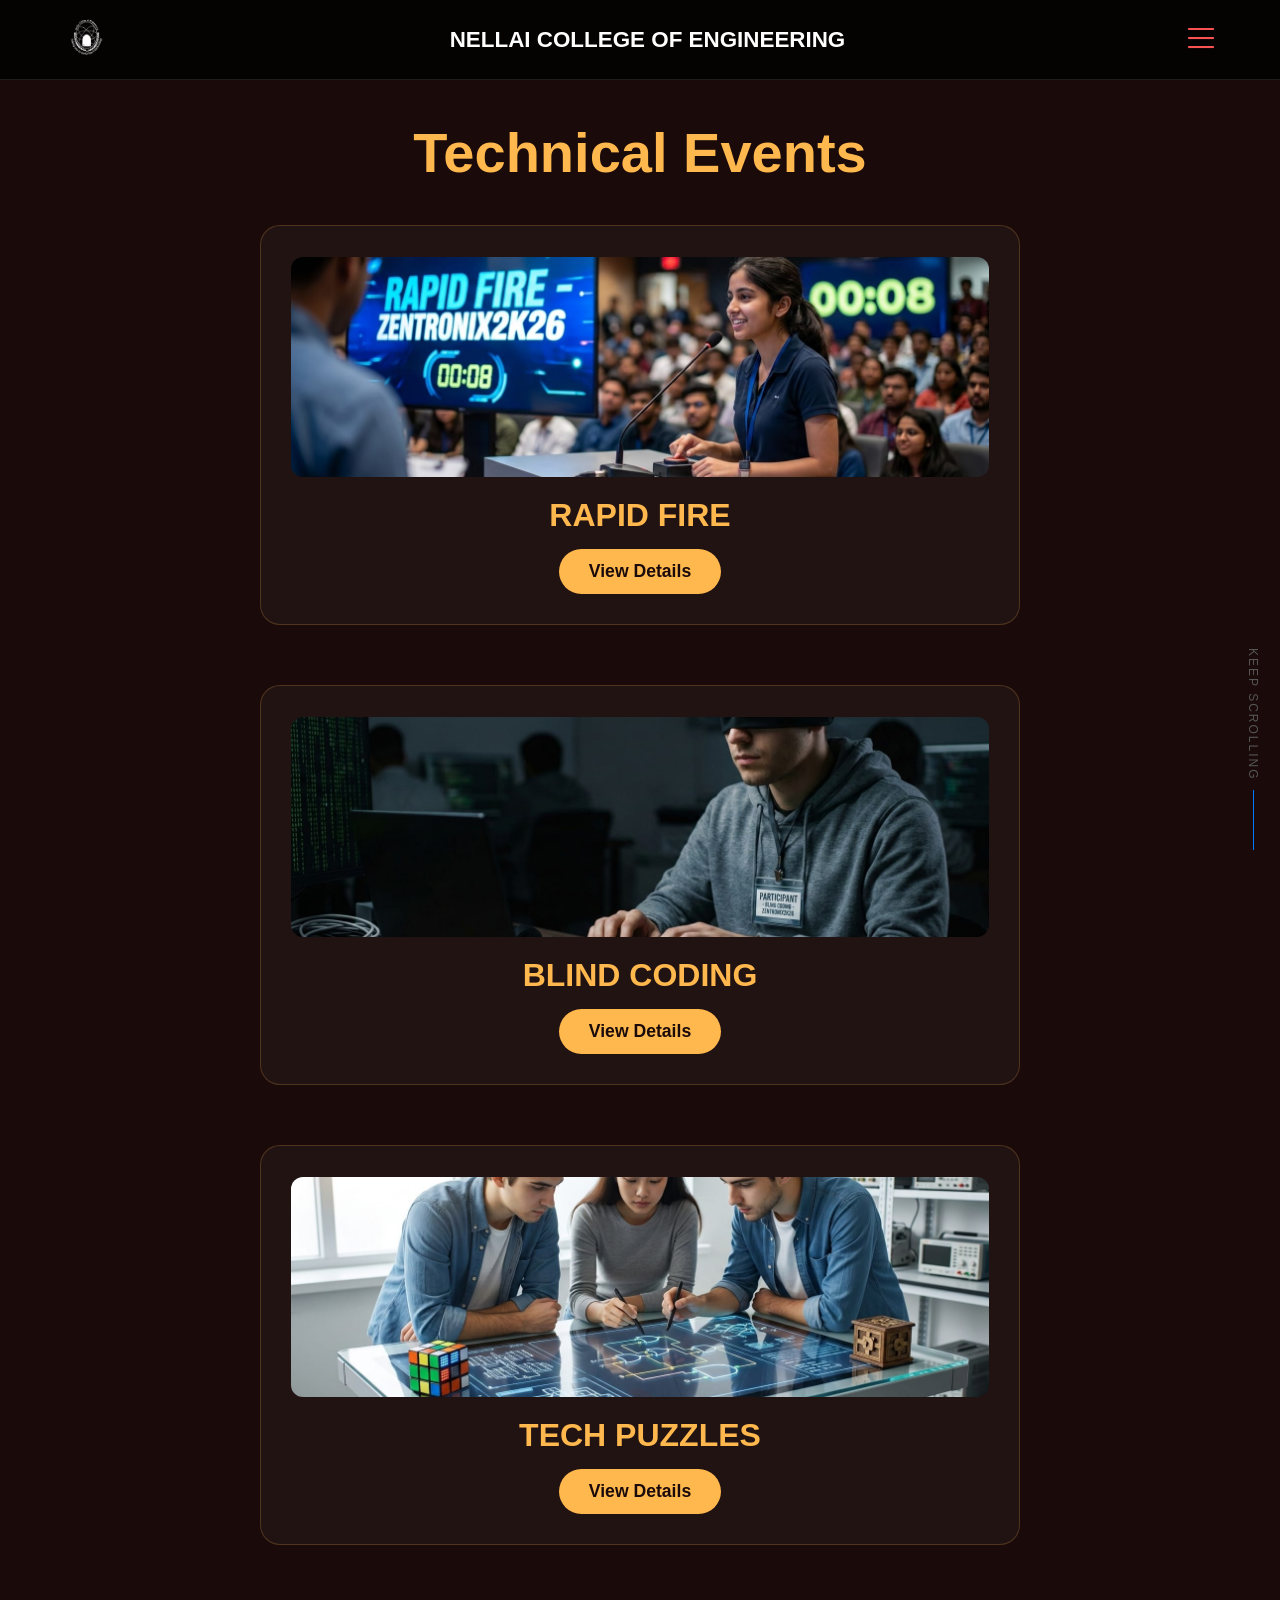
==== events.html @ aebc4571 "Initial commit" ====
<!DOCTYPE html>
<html lang="en">
<head>
  <meta charset="UTF-8">
  <meta name="viewport" content="width=device-width, initial-scale=1.0">
  <title>Events - ZENTRONIX2K26</title>
  <link rel="stylesheet" href="events.css">
</head>
<body>

  <header class="main-header">
    <div class="header-container">
        <div class="logoimg">
            <img src="OIP__2_-removebg-preview.png" alt="College Logo">
        </div>
        <h2 class="clgname">Nellai College of Engineering</h2>
        <nav class="navbar">
            <div class="menu-trigger" id="logoBtn">
                <img src="icons8-menu-50 (1).png" alt="Menu" class="logo">
            </div>
            <ul class="dropdown-menu" id="dropdownMenu">
                <li><a href="main.html">Home</a></li>
                <li><a href="events.html">Events</a></li>
                <li><a href="projects.html">Projects</a></li>
            </ul>
        </nav>
    </div>
  </header>

  <main>
    <h1 class="page-title">Technical Events</h1>
    <div class="container">

      <div class="card">
        <div class="card-inner">
          <div class="card-front">
            <img src="rapid.jpeg"alt="Event Image">
            <h2>RAPID FIRE</h2>
            <button class="flip-btn">View Details</button>
          </div>
          <div class="card-back">
            <h2>Event Details</h2>
            <p><strong>About Event:</strong>Answer as many technical questions as possible before the short timer expires.</p>
            <p><strong>Focus:</strong>Speed, Accuracy, and Cognitive Load.</p>
            <p><strong>Venue:</strong> CSE Seminar Hall.</p>
            <button class="back-btn">Flip Back</button>
          </div>
        </div>
      </div>

      <div class="card">
        <div class="card-inner">
          <div class="card-front">
            <img src="Blindcodingimg.jpeg" alt="Event Image">
            <h2>BLIND CODING</h2>
            <button class="flip-btn">View Details</button>
          </div>
          <div class="card-back">
            <h2>Event Details</h2>
            <p><strong>About Event:</strong>Code complex programs from memory without looking at your computer monitor's screen.</p>
            <p><strong>Focus:</strong>Lateral Thinking and Pattern Recognition.</p>
            <p><strong>Venue:</strong></p>
            <button class="back-btn">Flip Back</button>
          </div>
        </div>
      </div>

      <div class="card">
        <div class="card-inner">
          <div class="card-front">
            <img src="puzzle.jpeg" alt="Event Image">
            <h2>TECH PUZZLES</h2>
            <button class="flip-btn">View Details</button>
          </div>
          <div class="card-back">
                        <h2>Event Details</h2>

            <p><strong>About Event:</strong>Solve complex logical riddles and technical challenges using critical thinking and teamwork.</p>
            <p><strong>Focus:</strong>Muscle Memory and Mental Mapping.</p>
            <p><strong>Venue:</strong>CSE Seminar Hall</p>
            <button class="back-btn">Flip Back</button>
          </div>
        </div>
      </div>



              <div id="preloader">
  <div class="loader-wrapper">
    <img src="OIP__2_-removebg-preview.png" alt="College Logo" class="pulse-logo">
    <div class="loader-bar"></div>
  </div>
  <div class="loader-text">ZENTRONIX 2K26</div>
</div>

    <div class="scroll-indicator">
    <span>KEEP SCROLLING</span>
    <div class="scroll-line"></div>
</div>

  <script src="events.js"></script>
</body>
</html>
---- events.css ----
:root {
  --bg-dark: #1A0A0A;
  --gold: #FFB84D;
  --orange: #F08A24;
  --white: #FFFFFF;
}

* { box-sizing: border-box; margin: 0; padding: 0; }

body {
  font-family: 'Segoe UI', sans-serif;
  background: var(--bg-dark);
  color: var(--white);
  overflow-x: hidden;
}

/* --- HEADER --- */
.main-header { padding: 15px 0; background: rgba(0,0,0,0.8); border-bottom: 1px solid rgba(255,255,255,0.1); position: sticky; top: 0; z-index: 2000; }
.header-container { max-width: 1400px; margin: 0 auto; display: flex; align-items: center; justify-content: space-between; padding: 0 5%; }
.logoimg img { height: 45px;  filter: brightness(0) invert(1);}
.clgname { font-size: clamp(0.7rem, 2vw, 1.4rem); text-transform: uppercase; flex-grow: 1; text-align: center; font-weight: 800; }

.menu-trigger img { height: 30px; cursor: pointer; }
.dropdown-menu {
    position: absolute; display: none; right: 5%; top: 60px;
    background: var(--orange); border-radius: 8px; list-style: none; min-width: 160px; z-index: 1000;
}
.dropdown-menu.show { display: block; }
.dropdown-menu a { display: block; padding: 12px 20px; text-decoration: none; color: white; font-weight: bold; }

/* --- SINGLE COLUMN LAYOUT --- */
.page-title { margin: 40px 0; color: var(--gold); font-size: clamp(2rem, 5vw, 3.5rem); text-align: center; }

.container {
  display: flex;
  flex-direction: column; /* Force Single Column */
  align-items: center;
  gap: 60px; /* Spacing between events */
  max-width: 800px; /* Limits width on PC for readability */
  margin: 0 auto;
  padding: 0 20px 100px;
}

.card {
  width: 100%;
  height: 400px; /* Standard height to fit 2 per page on PC */
  perspective: 1000px;
}

.card-inner {
  position: relative; width: 100%; height: 100%;
  transition: transform 0.8s; transform-style: preserve-3d;
}

.card.flip .card-inner { transform: rotateY(180deg); }

.card-front, .card-back {
  position: absolute; width: 100%; height: 100%;
  border-radius: 20px; backface-visibility: hidden;
  display: flex; flex-direction: column; align-items: center; justify-content: center;
  padding: 30px; border: 1px solid rgba(255, 184, 77, 0.2);
}

.card-front { background: rgba(255, 255, 255, 0.04); }
.card-front img { width: 100%; height: 220px; object-fit: cover; border-radius: 12px; margin-bottom: 20px; }
.card-front h2 { color: var(--gold); margin-bottom: 15px; font-size: 2rem; }

.card-back {
  transform: rotateY(180deg);
  background: var(--orange);
  color: white;
  text-align: center;
}

.card-back h2 { margin-bottom: 20px; font-size: 2rem; }
.card-back p { font-size: 1.2rem; margin: 10px 0; }

/* --- BUTTONS --- */
button {
  padding: 12px 30px; border: none; border-radius: 50px; cursor: pointer; font-weight: bold; transition: 0.3s;
}
.flip-btn { background: var(--gold); color: var(--bg-dark); font-size: 1.1rem; }
.back-btn { background: var(--white); color: var(--orange); margin-top: 25px; }
button:hover { transform: scale(1.05); box-shadow: 0 5px 15px rgba(0,0,0,0.3); }

/* --- MOBILE RESPONSIVE (Strict 1 Column) --- */
@media (max-width: 768px) {
    .container { gap: 40px; }
    .card { height: 350px; } /* Slightly shorter for mobile screens */
    .card-front img { height: 180px; }
    .card-front h2, .card-back h2 { font-size: 1.5rem; }
    .card-back p { font-size: 1rem; }
}

.scroll-indicator {
    position: fixed;
    right: 20px;
    bottom: 50px;
    display: flex;
    flex-direction: column;
    align-items: center;
    z-index: 1000;
    pointer-events: none; /* Allows clicks to pass through to elements behind it */
}

.scroll-indicator span {
    writing-mode: vertical-rl;
    text-orientation: mixed;
    font-family: 'Arial', sans-serif;
    font-size: 12px;
    letter-spacing: 2px;
    color: #555; /* Change to match your theme */
    text-transform: uppercase;
    animation: nudgeText 2s ease-in-out infinite;
}

.scroll-line {
    width: 1px;
    height: 60px;
    background-color: #555;
    margin-top: 10px;
    position: relative;
    overflow: hidden;
}

/* Animated line effect */
.scroll-line::after {
    content: '';
    position: absolute;
    top: 0;
    left: 0;
    width: 100%;
    height: 100%;
    background: #007bff; /* Highlight color */
    animation: scrollLineMove 2s infinite;
}

/* Animations */
@keyframes nudgeText {
    0%, 100% { transform: translateY(0); }
    50% { transform: translateY(-5px); }
}

@keyframes scrollLineMove {
    0% { transform: translateY(-100%); }
    100% { transform: translateY(100%); }
}

/* Mobile Responsiveness */
@media (max-width: 768px) {
    .scroll-indicator {
        right: 10px; /* Closer to edge on mobile */
        bottom: 30px;
    }
    .scroll-indicator span {
        font-size: 10px;
        letter-spacing: 1px;
    }
    .scroll-line {
        height: 40px;
    }
}


/* Optimized Body Settings */
body, html {
    margin: 0;
    padding: 0;
    width: 100%;
    min-height: 100%;
    background-color: #1A0A0A; /* Matches your --bg-dark */
    font-family: 'Segoe UI', Roboto, sans-serif;
    /* This is critical: start hidden so user doesn't see 
       the page jump behind the loader, then JS will fix it */
    overflow-x: hidden; 
}


/* Preloader Container */
#preloader {
  position: fixed;
  top: 0;
  left: 0;
  width: 100%;
  height: 100vh;
  background: #1A0A0A; /* Matches your --bg-dark */
  display: flex;
  flex-direction: column;
  justify-content: center;
  align-items: center;
  z-index: 9999;
  transition: opacity 0.6s ease, visibility 0.6s ease;
}

.loader-wrapper {
  text-align: center;
  position: relative;
}

/* Pulsing Logo Animation */
.pulse-logo {
  height: 100px; /* Adjust size as needed */
  filter: brightness(0) invert(1); /* Keeps it white/silver like your header logo */
  animation: logoPulse 1.5s ease-in-out infinite;
  margin-bottom: 20px;
}

/* Small Loading Bar under logo */
.loader-bar {
  width: 120px;
  height: 3px;
  background: rgba(255, 184, 77, 0.2);
  border-radius: 10px;
  margin: 0 auto;
  position: relative;
  overflow: hidden;
}

.loader-bar::after {
  content: '';
  position: absolute;
  left: -100%;
  width: 100%;
  height: 100%;
  background: var(--gold);
  animation: loadingProgress 1s infinite linear;
}

.loader-text {
  margin-top: 15px;
  color: var(--gold);
  font-family: 'Segoe UI', sans-serif;
  font-weight: 800;
  letter-spacing: 4px;
  font-size: 0.8rem;
  text-transform: uppercase;
}

/* Animations */
@keyframes logoPulse {
  0%, 100% { transform: scale(1); opacity: 0.8; }
  50% { transform: scale(1.1); opacity: 1; filter: brightness(0) invert(1) drop-shadow(0 0 10px #FFB84D); }
}

@keyframes loadingProgress {
  0% { left: -100%; }
  100% { left: 100%; }
}

/* Hiding class */
.loader-hidden {
  opacity: 0;
  visibility: hidden;
  pointer-events: none;
}
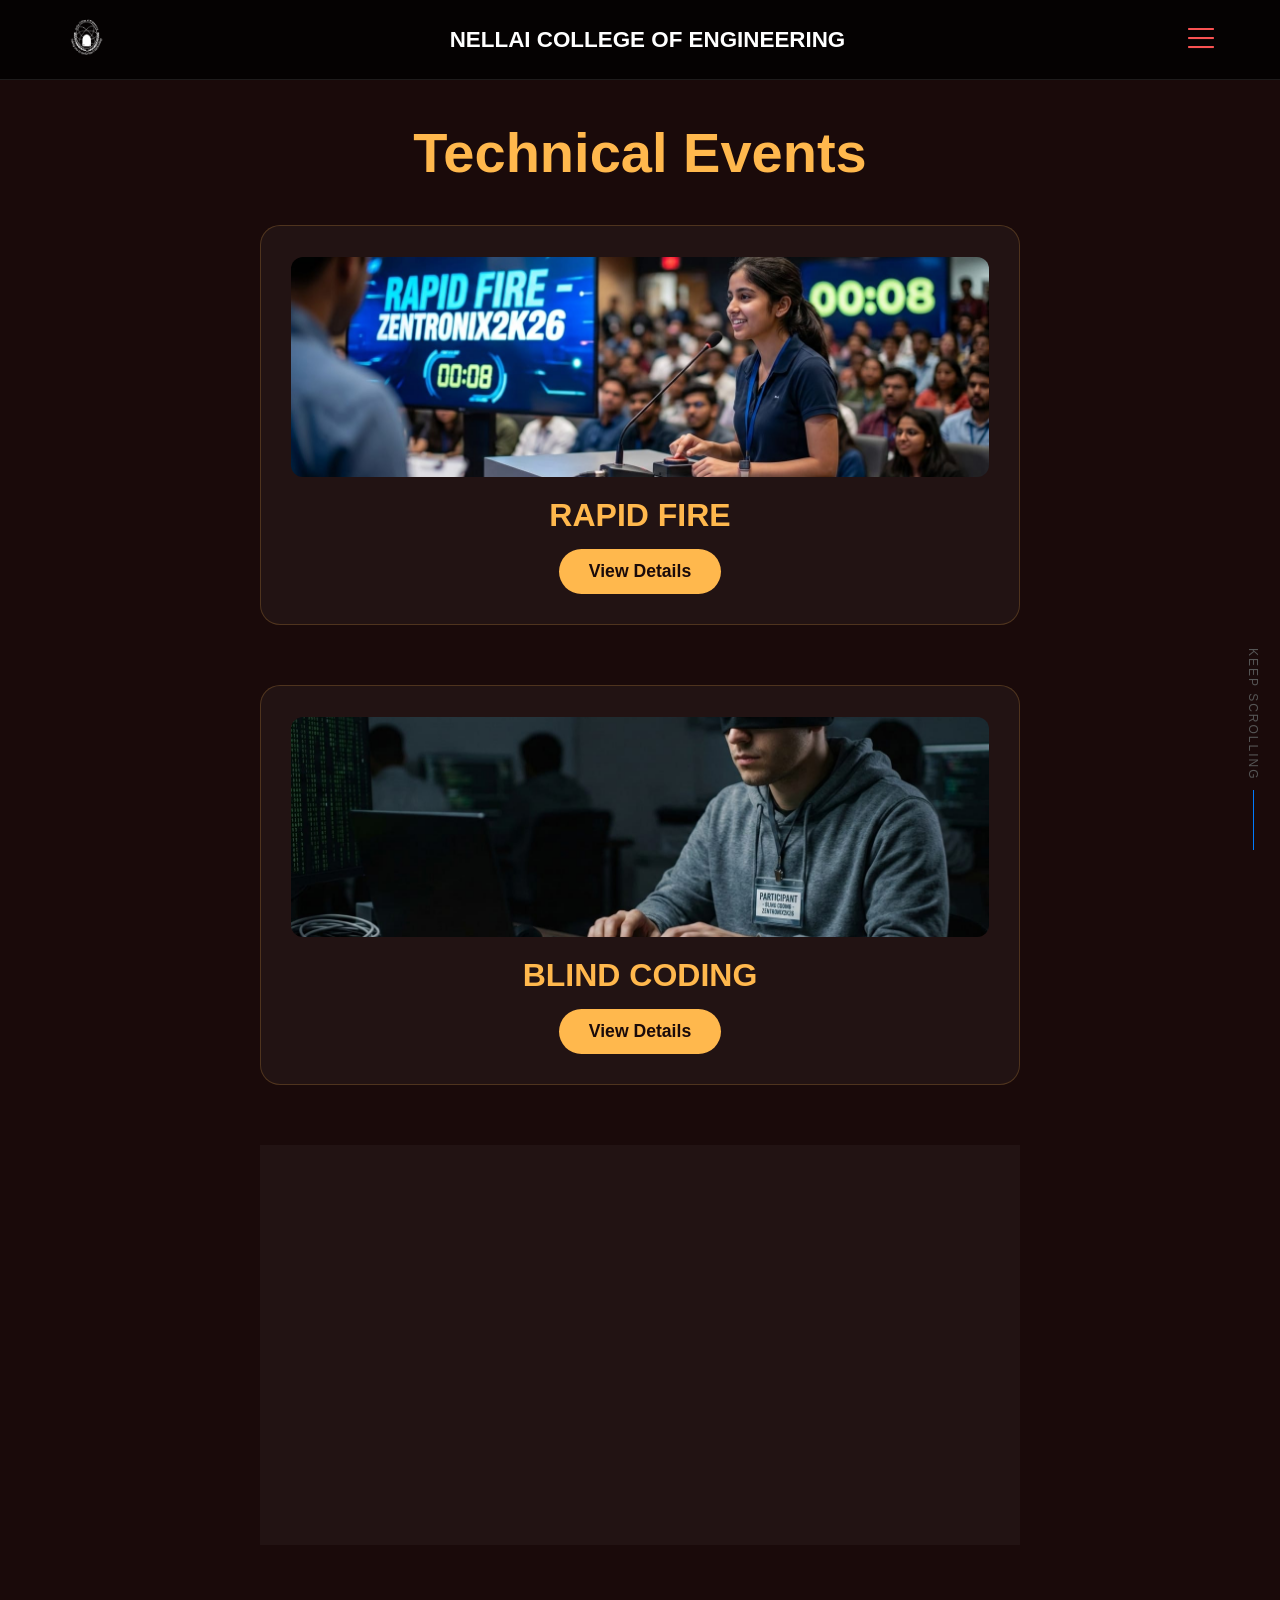
==== commit 7d3761e3: "renamed main to index" ====
--- a/events.html
+++ b/events.html
@@ -11,15 +11,15 @@
   <header class="main-header">
     <div class="header-container">
         <div class="logoimg">
-            <img src="OIP__2_-removebg-preview.png" alt="College Logo">
+            <img src="img.png" alt="College Logo">
         </div>
         <h2 class="clgname">Nellai College of Engineering</h2>
         <nav class="navbar">
             <div class="menu-trigger" id="logoBtn">
-                <img src="icons8-menu-50 (1).png" alt="Menu" class="logo">
+                <img src="icon.png" alt="Menu" class="logo">
             </div>
             <ul class="dropdown-menu" id="dropdownMenu">
-                <li><a href="main.html">Home</a></li>
+                <li><a href="index.html">Home</a></li>
                 <li><a href="events.html">Events</a></li>
                 <li><a href="projects.html">Projects</a></li>
             </ul>
@@ -51,7 +51,7 @@
       <div class="card">
         <div class="card-inner">
           <div class="card-front">
-            <img src="Blindcodingimg.jpeg" alt="Event Image">
+            <img src="blind.jpeg" alt="Event Image">
             <h2>BLIND CODING</h2>
             <button class="flip-btn">View Details</button>
           </div>
@@ -68,7 +68,7 @@
       <div class="card">
         <div class="card-inner">
           <div class="card-front">
-            <img src="puzzle.jpeg" alt="Event Image">
+            <img src="pzz.jpeg" alt="Event Image">
             <h2>TECH PUZZLES</h2>
             <button class="flip-btn">View Details</button>
           </div>
@@ -87,7 +87,7 @@
 
               <div id="preloader">
   <div class="loader-wrapper">
-    <img src="OIP__2_-removebg-preview.png" alt="College Logo" class="pulse-logo">
+    <img src="img.png" alt="College Logo" class="pulse-logo">
     <div class="loader-bar"></div>
   </div>
   <div class="loader-text">ZENTRONIX 2K26</div>
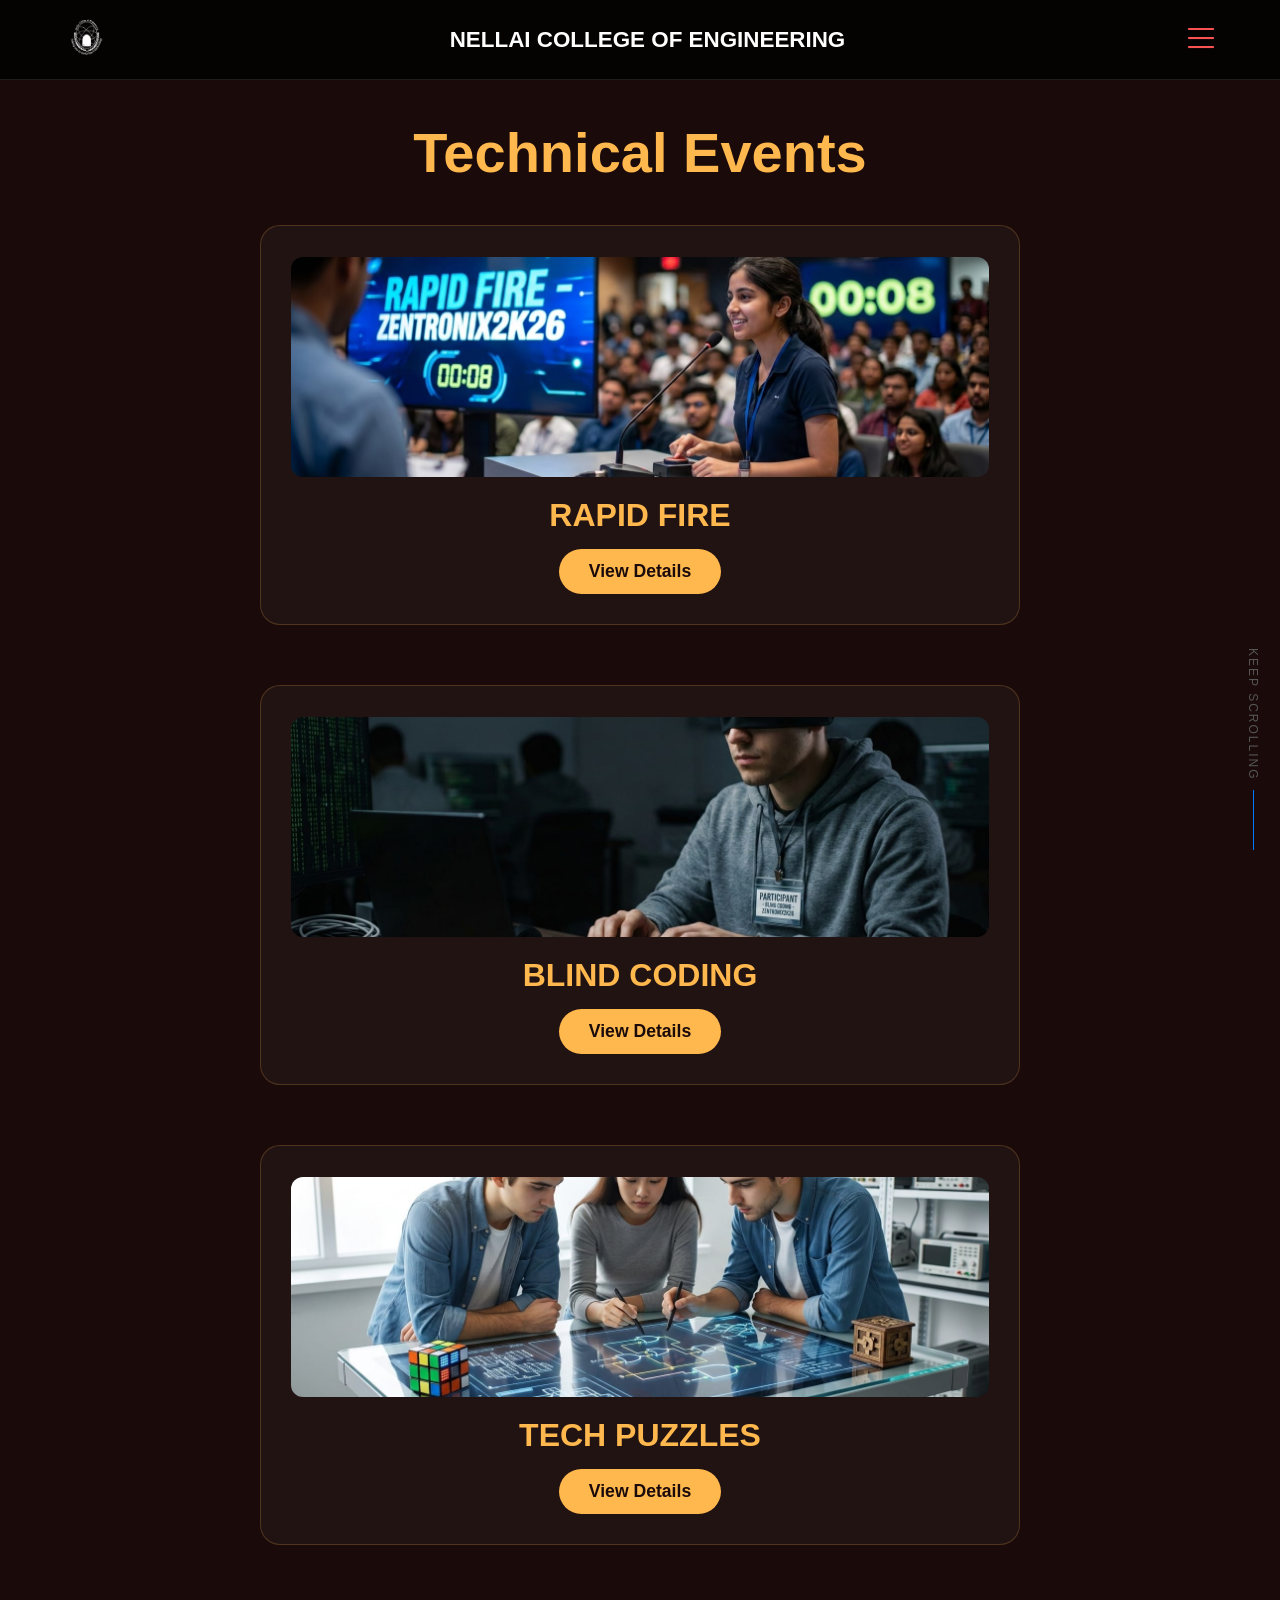
==== commit 3c954431: "Update site content and fix broken link" ====
--- a/events.html
+++ b/events.html
@@ -59,7 +59,7 @@
             <h2>Event Details</h2>
             <p><strong>About Event:</strong>Code complex programs from memory without looking at your computer monitor's screen.</p>
             <p><strong>Focus:</strong>Lateral Thinking and Pattern Recognition.</p>
-            <p><strong>Venue:</strong></p>
+            <p><strong>Venue:</strong>CSE Seminar Hall</p>
             <button class="back-btn">Flip Back</button>
           </div>
         </div>
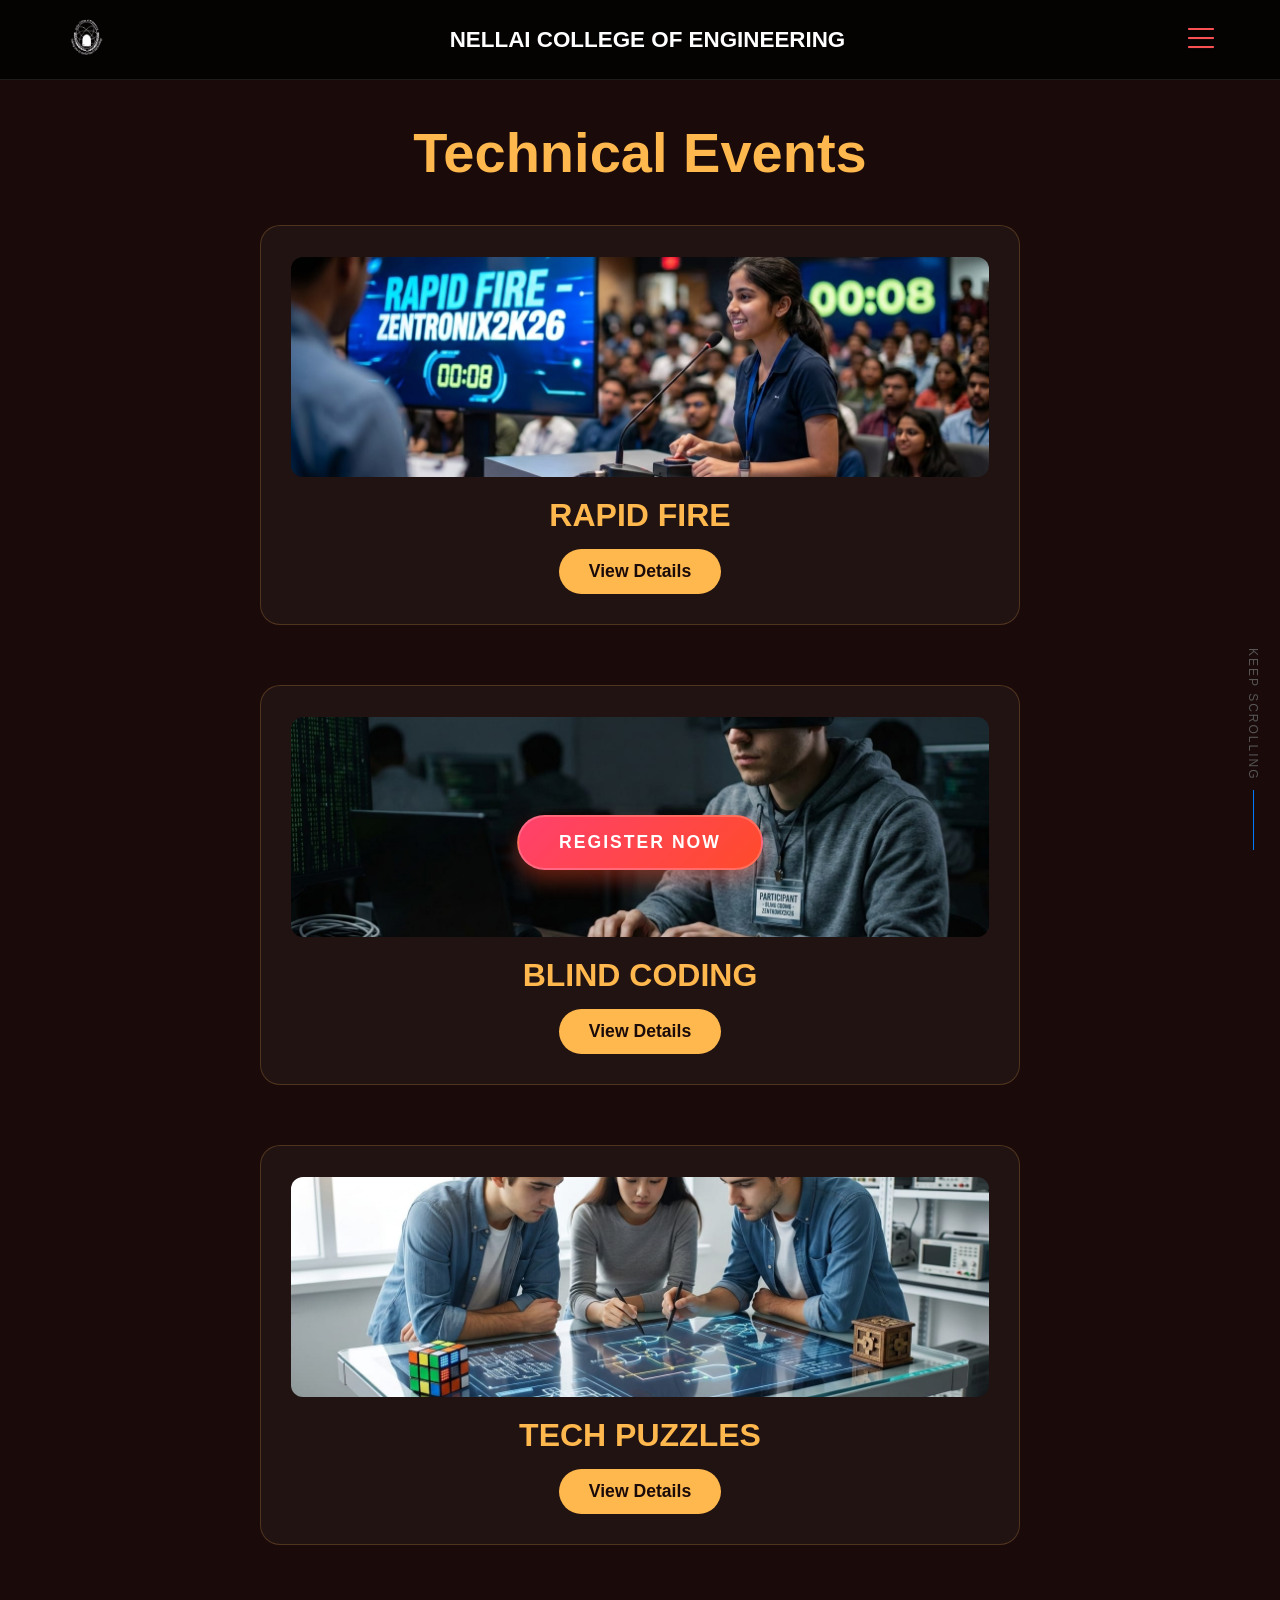
==== commit 118bb497: "Add files via upload" ====
--- a/events.html
+++ b/events.html
@@ -1,103 +1,106 @@
-<!DOCTYPE html>
-<html lang="en">
-<head>
-  <meta charset="UTF-8">
-  <meta name="viewport" content="width=device-width, initial-scale=1.0">
-  <title>Events - ZENTRONIX2K26</title>
-  <link rel="stylesheet" href="events.css">
-</head>
-<body>
-
-  <header class="main-header">
-    <div class="header-container">
-        <div class="logoimg">
-            <img src="img.png" alt="College Logo">
-        </div>
-        <h2 class="clgname">Nellai College of Engineering</h2>
-        <nav class="navbar">
-            <div class="menu-trigger" id="logoBtn">
-                <img src="icon.png" alt="Menu" class="logo">
-            </div>
-            <ul class="dropdown-menu" id="dropdownMenu">
-                <li><a href="index.html">Home</a></li>
-                <li><a href="events.html">Events</a></li>
-                <li><a href="projects.html">Projects</a></li>
-            </ul>
-        </nav>
-    </div>
-  </header>
-
-  <main>
-    <h1 class="page-title">Technical Events</h1>
-    <div class="container">
-
-      <div class="card">
-        <div class="card-inner">
-          <div class="card-front">
-            <img src="rapid.jpeg"alt="Event Image">
-            <h2>RAPID FIRE</h2>
-            <button class="flip-btn">View Details</button>
-          </div>
-          <div class="card-back">
-            <h2>Event Details</h2>
-            <p><strong>About Event:</strong>Answer as many technical questions as possible before the short timer expires.</p>
-            <p><strong>Focus:</strong>Speed, Accuracy, and Cognitive Load.</p>
-            <p><strong>Venue:</strong> CSE Seminar Hall.</p>
-            <button class="back-btn">Flip Back</button>
-          </div>
-        </div>
-      </div>
-
-      <div class="card">
-        <div class="card-inner">
-          <div class="card-front">
-            <img src="blind.jpeg" alt="Event Image">
-            <h2>BLIND CODING</h2>
-            <button class="flip-btn">View Details</button>
-          </div>
-          <div class="card-back">
-            <h2>Event Details</h2>
-            <p><strong>About Event:</strong>Code complex programs from memory without looking at your computer monitor's screen.</p>
-            <p><strong>Focus:</strong>Lateral Thinking and Pattern Recognition.</p>
-            <p><strong>Venue:</strong>CSE Seminar Hall</p>
-            <button class="back-btn">Flip Back</button>
-          </div>
-        </div>
-      </div>
-
-      <div class="card">
-        <div class="card-inner">
-          <div class="card-front">
-            <img src="pzz.jpeg" alt="Event Image">
-            <h2>TECH PUZZLES</h2>
-            <button class="flip-btn">View Details</button>
-          </div>
-          <div class="card-back">
-                        <h2>Event Details</h2>
-
-            <p><strong>About Event:</strong>Solve complex logical riddles and technical challenges using critical thinking and teamwork.</p>
-            <p><strong>Focus:</strong>Muscle Memory and Mental Mapping.</p>
-            <p><strong>Venue:</strong>CSE Seminar Hall</p>
-            <button class="back-btn">Flip Back</button>
-          </div>
-        </div>
-      </div>
-
-
-
-              <div id="preloader">
-  <div class="loader-wrapper">
-    <img src="img.png" alt="College Logo" class="pulse-logo">
-    <div class="loader-bar"></div>
-  </div>
-  <div class="loader-text">ZENTRONIX 2K26</div>
-</div>
-
-    <div class="scroll-indicator">
-    <span>KEEP SCROLLING</span>
-    <div class="scroll-line"></div>
-</div>
-
-  <script src="events.js"></script>
-</body>
+<!DOCTYPE html>
+<html lang="en">
+<head>
+  <meta charset="UTF-8">
+  <meta name="viewport" content="width=device-width, initial-scale=1.0">
+  <title>Events - ZENTRONIX2K26</title>
+  <link rel="stylesheet" href="events.css">
+</head>
+<body>
+
+  <header class="main-header">
+    <div class="header-container">
+        <div class="logoimg">
+            <img src="img.png" alt="College Logo">
+        </div>
+        <h2 class="clgname">Nellai College of Engineering</h2>
+        <nav class="navbar">
+            <div class="menu-trigger" id="logoBtn">
+                <img src="icon.png" alt="Menu" class="logo">
+            </div>
+            <ul class="dropdown-menu" id="dropdownMenu">
+                <li><a href="index.html">Home</a></li>
+                <li><a href="events.html">Events</a></li>
+                <li><a href="projects.html">Projects</a></li>
+                <li><a href="https://forms.gle/JMaxgwK1YkYACjsS6">Register Now</a></li>
+            </ul>
+        </nav>
+    </div>
+  </header>
+
+  <main>
+    <h1 class="page-title">Technical Events</h1>
+    <div class="container">
+
+      <div class="card">
+        <div class="card-inner">
+          <div class="card-front">
+            <img src="rapid.jpeg"alt="Event Image">
+            <h2>RAPID FIRE</h2>
+            <button class="flip-btn">View Details</button>
+          </div>
+          <div class="card-back">
+            <h2>Event Details</h2>
+            <p><strong>About Event:</strong>Answer as many technical questions as possible before the short timer expires.</p>
+            <p><strong>Focus:</strong>Speed, Accuracy, and Cognitive Load.</p>
+            <p><strong>Venue:</strong> CSE Seminar Hall.</p>
+            <button class="back-btn">Flip Back</button>
+          </div>
+        </div>
+      </div>
+
+      <div class="card">
+        <div class="card-inner">
+          <div class="card-front">
+            <img src="blind.jpeg" alt="Event Image">
+            <h2>BLIND CODING</h2>
+            <button class="flip-btn">View Details</button>
+          </div>
+          <div class="card-back">
+            <h2>Event Details</h2>
+            <p><strong>About Event:</strong>Code complex programs from memory without looking at your computer monitor's screen.</p>
+            <p><strong>Focus:</strong>Lateral Thinking and Pattern Recognition.</p>
+            <p><strong>Venue:</strong>CSE Seminar Hall</p>
+            <button class="back-btn">Flip Back</button>
+          </div>
+        </div>
+      </div>
+
+      <div class="card">
+        <div class="card-inner">
+          <div class="card-front">
+            <img src="pzz.jpeg" alt="Event Image">
+            <h2>TECH PUZZLES</h2>
+            <button class="flip-btn">View Details</button>
+          </div>
+          <div class="card-back">
+                        <h2>Event Details</h2>
+
+            <p><strong>About Event:</strong>Solve complex logical riddles and technical challenges using critical thinking and teamwork.</p>
+            <p><strong>Focus:</strong>Muscle Memory and Mental Mapping.</p>
+            <p><strong>Venue:</strong>CSE Seminar Hall</p>
+            <button class="back-btn">Flip Back</button>
+          </div>
+        </div>
+      </div>
+
+      <div class="register-footer-container">
+    <a href="https://forms.gle/JMaxgwK1YkYACjsS6" class="btn-center-fixed">Register Now</a>
+</div>
+
+              <div id="preloader">
+  <div class="loader-wrapper">
+    <img src="img.png" alt="College Logo" class="pulse-logo">
+    <div class="loader-bar"></div>
+  </div>
+  <div class="loader-text">ZENTRONIX 2K26</div>
+</div>
+
+    <div class="scroll-indicator">
+    <span>KEEP SCROLLING</span>
+    <div class="scroll-line"></div>
+</div>
+
+  <script src="events.js"></script>
+</body>
 </html>
--- a/events.css
+++ b/events.css
@@ -1,255 +1,288 @@
-:root {
-  --bg-dark: #1A0A0A;
-  --gold: #FFB84D;
-  --orange: #F08A24;
-  --white: #FFFFFF;
-}
-
-* { box-sizing: border-box; margin: 0; padding: 0; }
-
-body {
-  font-family: 'Segoe UI', sans-serif;
-  background: var(--bg-dark);
-  color: var(--white);
-  overflow-x: hidden;
-}
-
-/* --- HEADER --- */
-.main-header { padding: 15px 0; background: rgba(0,0,0,0.8); border-bottom: 1px solid rgba(255,255,255,0.1); position: sticky; top: 0; z-index: 2000; }
-.header-container { max-width: 1400px; margin: 0 auto; display: flex; align-items: center; justify-content: space-between; padding: 0 5%; }
-.logoimg img { height: 45px;  filter: brightness(0) invert(1);}
-.clgname { font-size: clamp(0.7rem, 2vw, 1.4rem); text-transform: uppercase; flex-grow: 1; text-align: center; font-weight: 800; }
-
-.menu-trigger img { height: 30px; cursor: pointer; }
-.dropdown-menu {
-    position: absolute; display: none; right: 5%; top: 60px;
-    background: var(--orange); border-radius: 8px; list-style: none; min-width: 160px; z-index: 1000;
-}
-.dropdown-menu.show { display: block; }
-.dropdown-menu a { display: block; padding: 12px 20px; text-decoration: none; color: white; font-weight: bold; }
-
-/* --- SINGLE COLUMN LAYOUT --- */
-.page-title { margin: 40px 0; color: var(--gold); font-size: clamp(2rem, 5vw, 3.5rem); text-align: center; }
-
-.container {
-  display: flex;
-  flex-direction: column; /* Force Single Column */
-  align-items: center;
-  gap: 60px; /* Spacing between events */
-  max-width: 800px; /* Limits width on PC for readability */
-  margin: 0 auto;
-  padding: 0 20px 100px;
-}
-
-.card {
-  width: 100%;
-  height: 400px; /* Standard height to fit 2 per page on PC */
-  perspective: 1000px;
-}
-
-.card-inner {
-  position: relative; width: 100%; height: 100%;
-  transition: transform 0.8s; transform-style: preserve-3d;
-}
-
-.card.flip .card-inner { transform: rotateY(180deg); }
-
-.card-front, .card-back {
-  position: absolute; width: 100%; height: 100%;
-  border-radius: 20px; backface-visibility: hidden;
-  display: flex; flex-direction: column; align-items: center; justify-content: center;
-  padding: 30px; border: 1px solid rgba(255, 184, 77, 0.2);
-}
-
-.card-front { background: rgba(255, 255, 255, 0.04); }
-.card-front img { width: 100%; height: 220px; object-fit: cover; border-radius: 12px; margin-bottom: 20px; }
-.card-front h2 { color: var(--gold); margin-bottom: 15px; font-size: 2rem; }
-
-.card-back {
-  transform: rotateY(180deg);
-  background: var(--orange);
-  color: white;
-  text-align: center;
-}
-
-.card-back h2 { margin-bottom: 20px; font-size: 2rem; }
-.card-back p { font-size: 1.2rem; margin: 10px 0; }
-
-/* --- BUTTONS --- */
-button {
-  padding: 12px 30px; border: none; border-radius: 50px; cursor: pointer; font-weight: bold; transition: 0.3s;
-}
-.flip-btn { background: var(--gold); color: var(--bg-dark); font-size: 1.1rem; }
-.back-btn { background: var(--white); color: var(--orange); margin-top: 25px; }
-button:hover { transform: scale(1.05); box-shadow: 0 5px 15px rgba(0,0,0,0.3); }
-
-/* --- MOBILE RESPONSIVE (Strict 1 Column) --- */
-@media (max-width: 768px) {
-    .container { gap: 40px; }
-    .card { height: 350px; } /* Slightly shorter for mobile screens */
-    .card-front img { height: 180px; }
-    .card-front h2, .card-back h2 { font-size: 1.5rem; }
-    .card-back p { font-size: 1rem; }
-}
-
-.scroll-indicator {
-    position: fixed;
-    right: 20px;
-    bottom: 50px;
-    display: flex;
-    flex-direction: column;
-    align-items: center;
-    z-index: 1000;
-    pointer-events: none; /* Allows clicks to pass through to elements behind it */
-}
-
-.scroll-indicator span {
-    writing-mode: vertical-rl;
-    text-orientation: mixed;
-    font-family: 'Arial', sans-serif;
-    font-size: 12px;
-    letter-spacing: 2px;
-    color: #555; /* Change to match your theme */
-    text-transform: uppercase;
-    animation: nudgeText 2s ease-in-out infinite;
-}
-
-.scroll-line {
-    width: 1px;
-    height: 60px;
-    background-color: #555;
-    margin-top: 10px;
-    position: relative;
-    overflow: hidden;
-}
-
-/* Animated line effect */
-.scroll-line::after {
-    content: '';
-    position: absolute;
-    top: 0;
-    left: 0;
-    width: 100%;
-    height: 100%;
-    background: #007bff; /* Highlight color */
-    animation: scrollLineMove 2s infinite;
-}
-
-/* Animations */
-@keyframes nudgeText {
-    0%, 100% { transform: translateY(0); }
-    50% { transform: translateY(-5px); }
-}
-
-@keyframes scrollLineMove {
-    0% { transform: translateY(-100%); }
-    100% { transform: translateY(100%); }
-}
-
-/* Mobile Responsiveness */
-@media (max-width: 768px) {
-    .scroll-indicator {
-        right: 10px; /* Closer to edge on mobile */
-        bottom: 30px;
-    }
-    .scroll-indicator span {
-        font-size: 10px;
-        letter-spacing: 1px;
-    }
-    .scroll-line {
-        height: 40px;
-    }
-}
-
-
-/* Optimized Body Settings */
-body, html {
-    margin: 0;
-    padding: 0;
-    width: 100%;
-    min-height: 100%;
-    background-color: #1A0A0A; /* Matches your --bg-dark */
-    font-family: 'Segoe UI', Roboto, sans-serif;
-    /* This is critical: start hidden so user doesn't see 
-       the page jump behind the loader, then JS will fix it */
-    overflow-x: hidden; 
-}
-
-
-/* Preloader Container */
-#preloader {
-  position: fixed;
-  top: 0;
-  left: 0;
-  width: 100%;
-  height: 100vh;
-  background: #1A0A0A; /* Matches your --bg-dark */
-  display: flex;
-  flex-direction: column;
-  justify-content: center;
-  align-items: center;
-  z-index: 9999;
-  transition: opacity 0.6s ease, visibility 0.6s ease;
-}
-
-.loader-wrapper {
-  text-align: center;
-  position: relative;
-}
-
-/* Pulsing Logo Animation */
-.pulse-logo {
-  height: 100px; /* Adjust size as needed */
-  filter: brightness(0) invert(1); /* Keeps it white/silver like your header logo */
-  animation: logoPulse 1.5s ease-in-out infinite;
-  margin-bottom: 20px;
-}
-
-/* Small Loading Bar under logo */
-.loader-bar {
-  width: 120px;
-  height: 3px;
-  background: rgba(255, 184, 77, 0.2);
-  border-radius: 10px;
-  margin: 0 auto;
-  position: relative;
-  overflow: hidden;
-}
-
-.loader-bar::after {
-  content: '';
-  position: absolute;
-  left: -100%;
-  width: 100%;
-  height: 100%;
-  background: var(--gold);
-  animation: loadingProgress 1s infinite linear;
-}
-
-.loader-text {
-  margin-top: 15px;
-  color: var(--gold);
-  font-family: 'Segoe UI', sans-serif;
-  font-weight: 800;
-  letter-spacing: 4px;
-  font-size: 0.8rem;
-  text-transform: uppercase;
-}
-
-/* Animations */
-@keyframes logoPulse {
-  0%, 100% { transform: scale(1); opacity: 0.8; }
-  50% { transform: scale(1.1); opacity: 1; filter: brightness(0) invert(1) drop-shadow(0 0 10px #FFB84D); }
-}
-
-@keyframes loadingProgress {
-  0% { left: -100%; }
-  100% { left: 100%; }
-}
-
-/* Hiding class */
-.loader-hidden {
-  opacity: 0;
-  visibility: hidden;
-  pointer-events: none;
+:root {
+  --bg-dark: #1A0A0A;
+  --gold: #FFB84D;
+  --orange: #F08A24;
+  --white: #FFFFFF;
+}
+
+* { box-sizing: border-box; margin: 0; padding: 0; }
+
+body {
+  font-family: 'Segoe UI', sans-serif;
+  background: var(--bg-dark);
+  color: var(--white);
+  overflow-x: hidden;
+}
+
+/* --- HEADER --- */
+.main-header { padding: 15px 0; background: rgba(0,0,0,0.8); border-bottom: 1px solid rgba(255,255,255,0.1); position: sticky; top: 0; z-index: 2000; }
+.header-container { max-width: 1400px; margin: 0 auto; display: flex; align-items: center; justify-content: space-between; padding: 0 5%; }
+.logoimg img { height: 45px;  filter: brightness(0) invert(1);}
+.clgname { font-size: clamp(0.7rem, 2vw, 1.4rem); text-transform: uppercase; flex-grow: 1; text-align: center; font-weight: 800; }
+
+.menu-trigger img { height: 30px; cursor: pointer; }
+.dropdown-menu {
+    position: absolute; display: none; right: 5%; top: 60px;
+    background: var(--orange); border-radius: 8px; list-style: none; min-width: 160px; z-index: 1000;
+}
+.dropdown-menu.show { display: block; }
+.dropdown-menu a { display: block; padding: 12px 20px; text-decoration: none; color: white; font-weight: bold; }
+
+/* --- SINGLE COLUMN LAYOUT --- */
+.page-title { margin: 40px 0; color: var(--gold); font-size: clamp(2rem, 5vw, 3.5rem); text-align: center; }
+
+.container {
+  display: flex;
+  flex-direction: column; /* Force Single Column */
+  align-items: center;
+  gap: 60px; /* Spacing between events */
+  max-width: 800px; /* Limits width on PC for readability */
+  margin: 0 auto;
+  padding: 0 20px 100px;
+}
+
+.card {
+  width: 100%;
+  height: 400px; /* Standard height to fit 2 per page on PC */
+  perspective: 1000px;
+}
+
+.card-inner {
+  position: relative; width: 100%; height: 100%;
+  transition: transform 0.8s; transform-style: preserve-3d;
+}
+
+.card.flip .card-inner { transform: rotateY(180deg); }
+
+.card-front, .card-back {
+  position: absolute; width: 100%; height: 100%;
+  border-radius: 20px; backface-visibility: hidden;
+  display: flex; flex-direction: column; align-items: center; justify-content: center;
+  padding: 30px; border: 1px solid rgba(255, 184, 77, 0.2);
+}
+
+.card-front { background: rgba(255, 255, 255, 0.04); }
+.card-front img { width: 100%; height: 220px; object-fit: cover; border-radius: 12px; margin-bottom: 20px; }
+.card-front h2 { color: var(--gold); margin-bottom: 15px; font-size: 2rem; }
+
+.card-back {
+  transform: rotateY(180deg);
+  background: var(--orange);
+  color: white;
+  text-align: center;
+}
+
+.card-back h2 { margin-bottom: 20px; font-size: 2rem; }
+.card-back p { font-size: 1.2rem; margin: 10px 0; }
+
+/* --- BUTTONS --- */
+button {
+  padding: 12px 30px; border: none; border-radius: 50px; cursor: pointer; font-weight: bold; transition: 0.3s;
+}
+.flip-btn { background: var(--gold); color: var(--bg-dark); font-size: 1.1rem; }
+.back-btn { background: var(--white); color: var(--orange); margin-top: 25px; }
+button:hover { transform: scale(1.05); box-shadow: 0 5px 15px rgba(0,0,0,0.3); }
+
+/* --- MOBILE RESPONSIVE (Strict 1 Column) --- */
+@media (max-width: 768px) {
+    .container { gap: 40px; }
+    .card { height: 350px; } /* Slightly shorter for mobile screens */
+    .card-front img { height: 180px; }
+    .card-front h2, .card-back h2 { font-size: 1.5rem; }
+    .card-back p { font-size: 1rem; }
+}
+
+.scroll-indicator {
+    position: fixed;
+    right: 20px;
+    bottom: 50px;
+    display: flex;
+    flex-direction: column;
+    align-items: center;
+    z-index: 1000;
+    pointer-events: none; /* Allows clicks to pass through to elements behind it */
+}
+
+.scroll-indicator span {
+    writing-mode: vertical-rl;
+    text-orientation: mixed;
+    font-family: 'Arial', sans-serif;
+    font-size: 12px;
+    letter-spacing: 2px;
+    color: #555; /* Change to match your theme */
+    text-transform: uppercase;
+    animation: nudgeText 2s ease-in-out infinite;
+}
+
+.scroll-line {
+    width: 1px;
+    height: 60px;
+    background-color: #555;
+    margin-top: 10px;
+    position: relative;
+    overflow: hidden;
+}
+
+/* Animated line effect */
+.scroll-line::after {
+    content: '';
+    position: absolute;
+    top: 0;
+    left: 0;
+    width: 100%;
+    height: 100%;
+    background: #007bff; /* Highlight color */
+    animation: scrollLineMove 2s infinite;
+}
+
+/* Animations */
+@keyframes nudgeText {
+    0%, 100% { transform: translateY(0); }
+    50% { transform: translateY(-5px); }
+}
+
+@keyframes scrollLineMove {
+    0% { transform: translateY(-100%); }
+    100% { transform: translateY(100%); }
+}
+
+/* Mobile Responsiveness */
+@media (max-width: 768px) {
+    .scroll-indicator {
+        right: 10px; /* Closer to edge on mobile */
+        bottom: 30px;
+    }
+    .scroll-indicator span {
+        font-size: 10px;
+        letter-spacing: 1px;
+    }
+    .scroll-line {
+        height: 40px;
+    }
+}
+
+
+/* Optimized Body Settings */
+body, html {
+    margin: 0;
+    padding: 0;
+    width: 100%;
+    min-height: 100%;
+    background-color: #1A0A0A; /* Matches your --bg-dark */
+    font-family: 'Segoe UI', Roboto, sans-serif;
+    /* This is critical: start hidden so user doesn't see 
+       the page jump behind the loader, then JS will fix it */
+    overflow-x: hidden; 
+}
+
+
+/* Preloader Container */
+#preloader {
+  position: fixed;
+  top: 0;
+  left: 0;
+  width: 100%;
+  height: 100vh;
+  background: #1A0A0A; /* Matches your --bg-dark */
+  display: flex;
+  flex-direction: column;
+  justify-content: center;
+  align-items: center;
+  z-index: 9999;
+  transition: opacity 0.6s ease, visibility 0.6s ease;
+}
+
+.loader-wrapper {
+  text-align: center;
+  position: relative;
+}
+
+/* Pulsing Logo Animation */
+.pulse-logo {
+  height: 100px; /* Adjust size as needed */
+  filter: brightness(0) invert(1); /* Keeps it white/silver like your header logo */
+  animation: logoPulse 1.5s ease-in-out infinite;
+  margin-bottom: 20px;
+}
+
+/* Small Loading Bar under logo */
+.loader-bar {
+  width: 120px;
+  height: 3px;
+  background: rgba(255, 184, 77, 0.2);
+  border-radius: 10px;
+  margin: 0 auto;
+  position: relative;
+  overflow: hidden;
+}
+
+.loader-bar::after {
+  content: '';
+  position: absolute;
+  left: -100%;
+  width: 100%;
+  height: 100%;
+  background: var(--gold);
+  animation: loadingProgress 1s infinite linear;
+}
+
+.loader-text {
+  margin-top: 15px;
+  color: var(--gold);
+  font-family: 'Segoe UI', sans-serif;
+  font-weight: 800;
+  letter-spacing: 4px;
+  font-size: 0.8rem;
+  text-transform: uppercase;
+}
+
+/* Animations */
+@keyframes logoPulse {
+  0%, 100% { transform: scale(1); opacity: 0.8; }
+  50% { transform: scale(1.1); opacity: 1; filter: brightness(0) invert(1) drop-shadow(0 0 10px #FFB84D); }
+}
+
+@keyframes loadingProgress {
+  0% { left: -100%; }
+  100% { left: 100%; }
+}
+
+/* Hiding class */
+.loader-hidden {
+  opacity: 0;
+  visibility: hidden;
+  pointer-events: none;
+}
+
+.register-footer-container {
+    position: fixed;
+    bottom: 30px; /* Distance from the bottom of the screen */
+    left: 50%;
+    transform: translateX(-50%); /* Moves it back by half its width to center it */
+    z-index: 9999;
+    width: auto;
+}
+
+.btn-center-fixed {
+    background: linear-gradient(135deg, #ff416c, #ff4b2b);
+    color: white;
+    padding: 15px 40px;
+    text-decoration: none;
+    font-size: 1.1rem;
+    font-weight: bold;
+    text-transform: uppercase;
+    letter-spacing: 2px;
+    border-radius: 50px; /* Capsule shape */
+    box-shadow: 0 10px 20px rgba(255, 75, 43, 0.4);
+    transition: all 0.3s ease;
+    display: inline-block;
+    white-space: nowrap;
+    border: 2px solid rgba(255, 255, 255, 0.2);
+}
+
+.btn-center-fixed:hover {
+    transform: scale(1.05); /* Slight grow effect */
+    box-shadow: 0 15px 30px rgba(255, 75, 43, 0.6);
+    background: linear-gradient(135deg, #ff4b2b, #ff416c);
+    color: #fff;
 }
